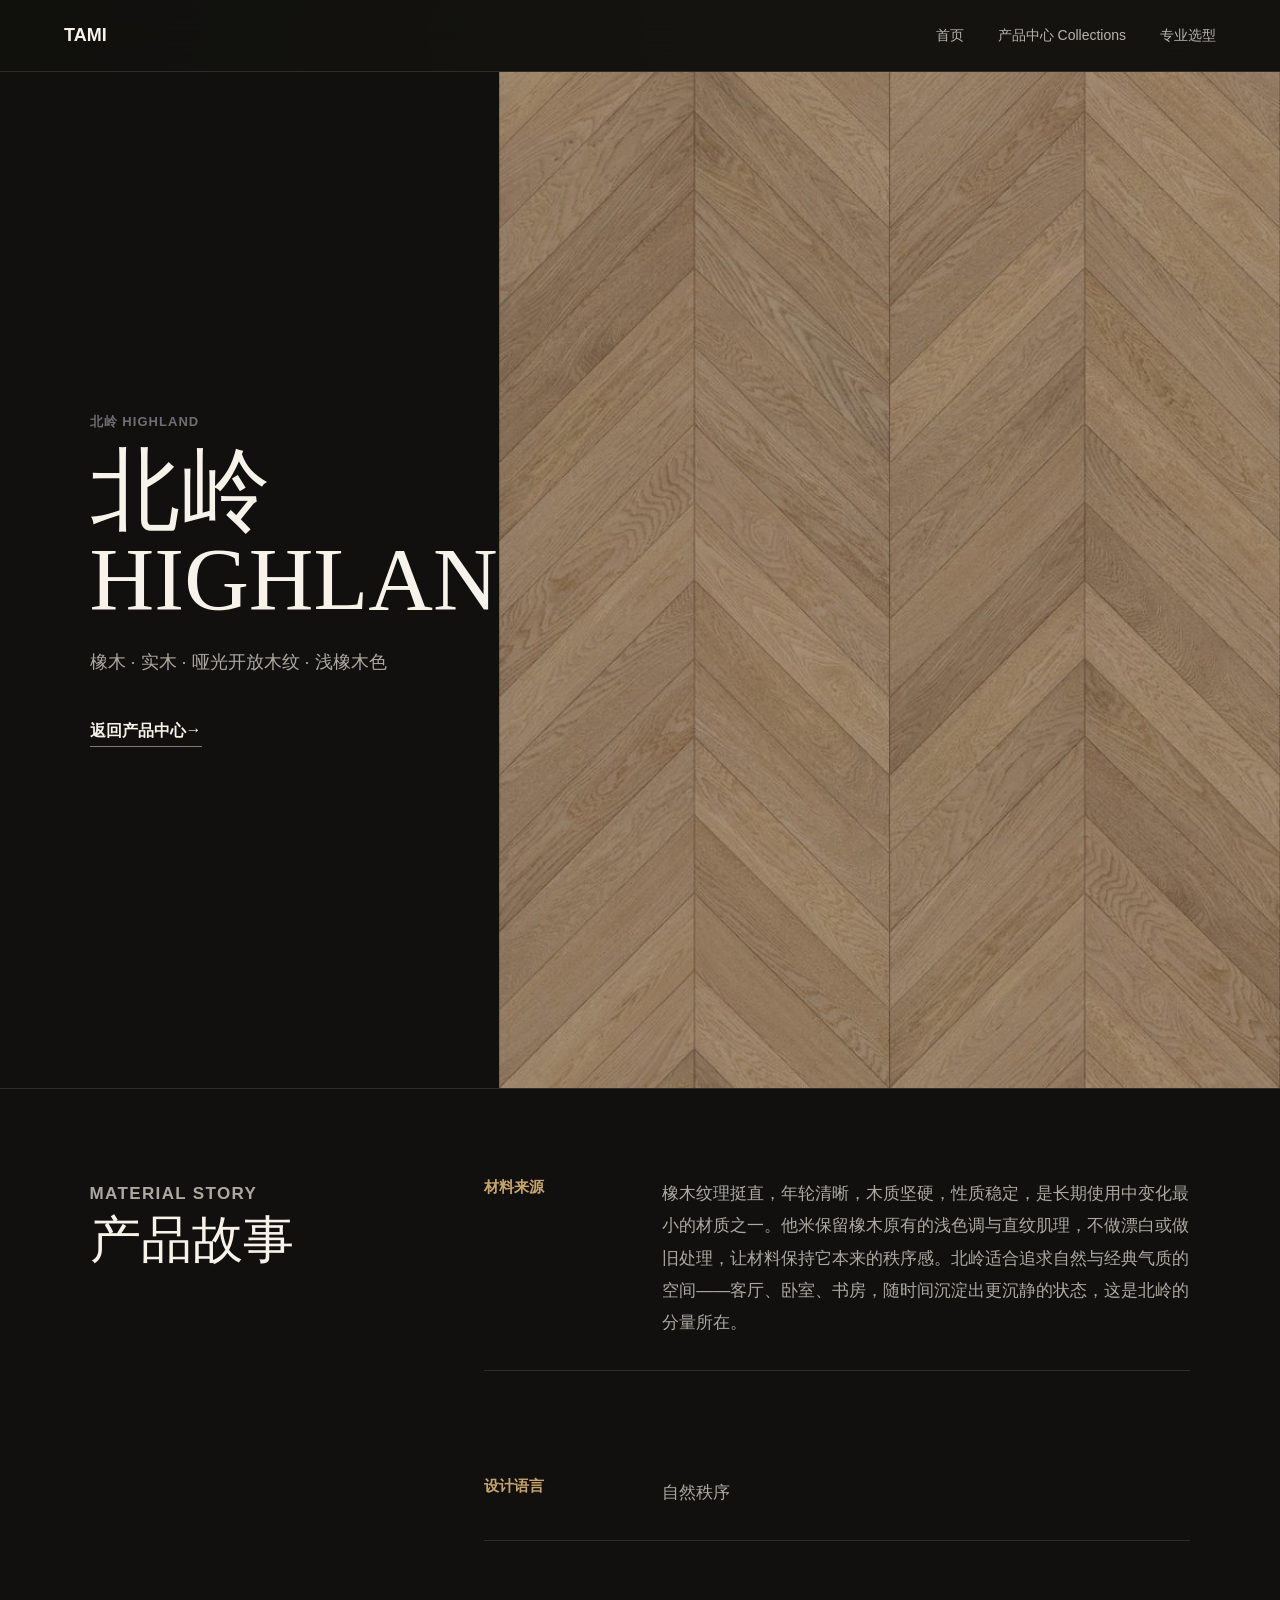
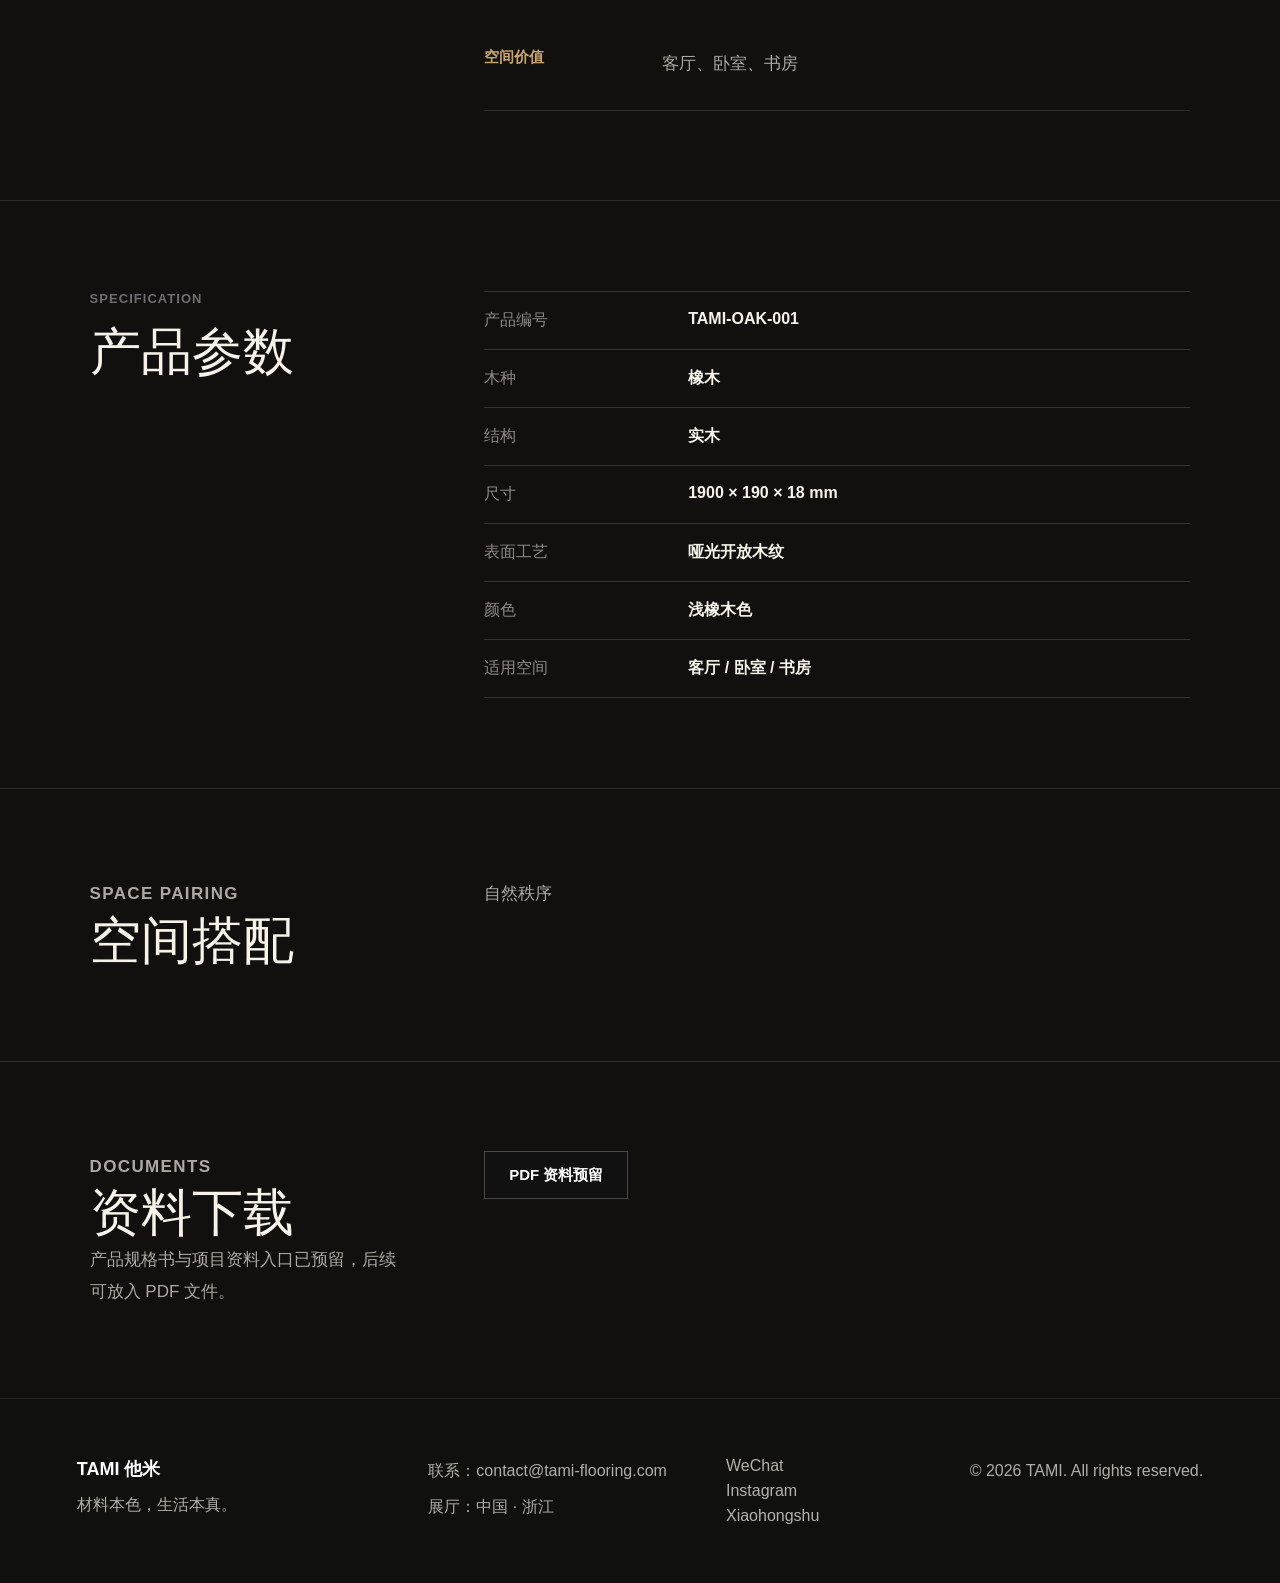
==== product-detail.html @ 97fabe11 "TAMI V1.0 brand content integration" ====
<!doctype html>
<html lang="zh-CN">
  <head>
    <meta charset="utf-8">
    <meta name="viewport" content="width=device-width, initial-scale=1">
    <meta name="description" content="他米 TAMI 产品详情页">
    <title>产品详情 | 他米 TAMI</title>
    <link rel="stylesheet" href="assets/css/style.css">
  </head>
  <body data-page="product-detail">
    <header class="site-header">
      <a class="brand-mark" href="index.html" aria-label="他米 TAMI 首页">TAMI</a>
      <nav class="site-nav" aria-label="主导航">
        <a href="index.html">首页</a>
        <a href="products.html">产品中心 Collections</a>
        <a href="search.html">专业选型</a>
      </nav>
    </header>

    <main id="productDetail" class="product-detail-page" aria-live="polite">
      <section class="detail-hero">
        <div class="detail-hero-copy">
          <p id="detailCollection" class="eyebrow">Product Detail</p>
          <h1 id="detailName">产品详情</h1>
          <p id="detailIntro">正在整理材料信息。</p>
          <a class="text-link detail-back-link" href="products.html">返回产品中心 <span aria-hidden="true">→</span></a>
        </div>
        <div class="detail-hero-image">
          <img id="detailImage" src="" alt="">
        </div>
      </section>

      <section class="detail-story" aria-label="产品故事">
        <div>
          <p class="eyebrow">Material Story</p>
          <h2>产品故事</h2>
        </div>
        <article>
          <h3>材料来源</h3>
          <p id="detailMaterialSource"></p>
        </article>
        <article>
          <h3>设计语言</h3>
          <p id="detailDesignLanguage"></p>
        </article>
        <article>
          <h3>空间价值</h3>
          <p id="detailSpatialValue"></p>
        </article>
      </section>

      <section class="detail-specs" aria-label="产品参数">
        <div>
          <p class="eyebrow">Specification</p>
          <h2>产品参数</h2>
        </div>
        <dl>
          <div><dt>产品编号</dt><dd id="detailId"></dd></div>
          <div><dt>木种</dt><dd id="detailWood"></dd></div>
          <div><dt>结构</dt><dd id="detailStructure"></dd></div>
          <div><dt>尺寸</dt><dd id="detailSize"></dd></div>
          <div><dt>表面工艺</dt><dd id="detailSurface"></dd></div>
          <div><dt>颜色</dt><dd id="detailColor"></dd></div>
          <div><dt>适用空间</dt><dd id="detailSpace"></dd></div>
        </dl>
      </section>

      <section class="detail-pairing" aria-label="空间搭配">
        <div>
          <p class="eyebrow">Space Pairing</p>
          <h2>空间搭配</h2>
        </div>
        <p id="detailStyle"></p>
      </section>

      <section class="detail-download" aria-label="资料下载">
        <div>
          <p class="eyebrow">Documents</p>
          <h2>资料下载</h2>
          <p>产品规格书与项目资料入口已预留，后续可放入 PDF 文件。</p>
        </div>
        <a id="detailPdf" class="button button-primary" href="#" aria-disabled="true">PDF 资料预留</a>
      </section>
    </main>

    <footer class="site-footer">
      <div>
        <strong>TAMI 他米</strong>
        <p>材料本色，生活本真。</p>
      </div>
      <address>
        <span>联系：contact@tami-flooring.com</span>
        <span>展厅：中国 · 浙江</span>
      </address>
      <nav aria-label="社交入口">
        <a href="index.html#contact">WeChat</a>
        <a href="index.html#contact">Instagram</a>
        <a href="index.html#contact">Xiaohongshu</a>
      </nav>
      <p>© 2026 TAMI. All rights reserved.</p>
    </footer>
    <script src="assets/js/app.js" defer></script>
  </body>
</html>
---- assets/css/style.css ----
:root {
  color-scheme: light;
  --bg: #f7f7f5;
  --surface: #ffffff;
  --surface-soft: #ededeb;
  --text: #111111;
  --muted: #6e6e73;
  --line: #dededb;
  --shadow: 0 18px 50px rgba(0, 0, 0, 0.08);
  --shadow-soft: 0 10px 26px rgba(0, 0, 0, 0.06);
  --radius: 8px;
  --max-width: 1160px;
  font-family: -apple-system, BlinkMacSystemFont, "Segoe UI", "PingFang SC", "Microsoft YaHei", sans-serif;
}

* {
  box-sizing: border-box;
}

html {
  min-height: 100%;
}

body {
  min-height: 100vh;
  margin: 0;
  overflow-x: hidden;
  color: var(--text);
  background: var(--bg);
}

body.modal-open {
  overflow: hidden;
}

a {
  color: inherit;
  text-decoration: none;
}

button,
input,
select {
  font: inherit;
}

img {
  display: block;
  max-width: 100%;
}

.site-header {
  position: sticky;
  top: 0;
  z-index: 20;
  display: flex;
  align-items: center;
  justify-content: space-between;
  width: 100%;
  min-height: 72px;
  padding: 0 clamp(20px, 5vw, 64px);
  border-bottom: 1px solid rgba(222, 222, 219, 0.72);
  background: rgba(247, 247, 245, 0.88);
  backdrop-filter: blur(18px);
}

.brand-mark {
  font-size: 18px;
  font-weight: 700;
  letter-spacing: 0;
}

.brand-mark-with-logo {
  display: inline-flex;
  align-items: center;
  gap: 10px;
}

.brand-logo-img {
  width: auto;
  height: 30px;
  object-fit: contain;
}

.site-nav {
  display: flex;
  align-items: center;
  gap: clamp(18px, 3vw, 34px);
  color: var(--muted);
  font-size: 14px;
}

.site-nav a {
  transition: color 160ms ease;
}

.site-nav a:hover {
  color: var(--text);
}

.home-page {
  background:
    radial-gradient(circle at 50% 18%, rgba(255, 255, 255, 0.96) 0%, rgba(255, 255, 255, 0) 34%),
    linear-gradient(90deg, rgba(17, 17, 17, 0.025) 1px, transparent 1px),
    linear-gradient(180deg, rgba(17, 17, 17, 0.025) 1px, transparent 1px),
    linear-gradient(180deg, #ffffff 0%, #f6f6f3 48%, #ececea 100%);
  background-size: auto, 80px 80px, 80px 80px, auto;
}

.home-main {
  min-height: calc(100vh - 72px);
  display: grid;
  gap: 28px;
  justify-items: center;
  padding: 72px 20px 88px;
}

.hero {
  position: relative;
  width: min(100%, 980px);
  text-align: center;
}

.hero::before {
  content: "";
  position: absolute;
  inset: -64px 50% auto;
  width: min(720px, 84vw);
  height: min(720px, 84vw);
  transform: translateX(-50%);
  border: 1px solid rgba(17, 17, 17, 0.06);
  border-radius: 50%;
  pointer-events: none;
}

.hero-logo {
  position: relative;
  z-index: 1;
  display: inline-flex;
  align-items: center;
  gap: 12px;
  min-height: 54px;
  margin-bottom: 30px;
  padding: 8px 18px 8px 8px;
  border: 1px solid rgba(17, 17, 17, 0.09);
  border-radius: 999px;
  background: rgba(255, 255, 255, 0.74);
  box-shadow: 0 18px 60px rgba(0, 0, 0, 0.07);
  backdrop-filter: blur(18px);
  color: #111111;
  font-size: 15px;
  font-weight: 700;
}

.hero-logo-image {
  width: auto;
  max-width: 92px;
  height: 38px;
  object-fit: contain;
}

.eyebrow {
  margin: 0 0 16px;
  color: var(--muted);
  font-size: 13px;
  font-weight: 600;
  letter-spacing: 0.08em;
  text-transform: uppercase;
}

.hero h1,
.page-intro h1 {
  position: relative;
  z-index: 1;
  margin: 0;
  font-size: clamp(46px, 8vw, 96px);
  line-height: 1.03;
  letter-spacing: 0;
}

.hero-subtitle {
  position: relative;
  z-index: 1;
  max-width: 620px;
  margin: 24px auto 0;
  color: #333333;
  font-size: clamp(20px, 3vw, 32px);
  line-height: 1.45;
}

.hero-actions {
  position: relative;
  z-index: 1;
  display: flex;
  justify-content: center;
  gap: 14px;
  margin-top: 42px;
  flex-wrap: wrap;
}

.hero-note {
  position: relative;
  z-index: 1;
  display: flex;
  justify-content: center;
  gap: 10px;
  margin-top: 46px;
  color: var(--muted);
  font-size: 12px;
  font-weight: 600;
}

.hero-note span {
  padding: 8px 12px;
  border: 1px solid rgba(17, 17, 17, 0.08);
  border-radius: 999px;
  background: rgba(255, 255, 255, 0.54);
}

.home-section {
  width: min(100%, var(--max-width));
  margin-top: clamp(32px, 7vw, 76px);
}

.section-heading {
  max-width: 760px;
  margin-bottom: 22px;
}

.section-heading h2,
.material-copy h2 {
  margin: 0;
  font-size: clamp(28px, 4.5vw, 54px);
  line-height: 1.16;
}

.section-heading p:not(.eyebrow),
.material-copy p {
  margin: 16px 0 0;
  color: var(--muted);
  font-size: 17px;
  line-height: 1.75;
}

.feature-grid {
  display: grid;
  grid-template-columns: repeat(4, minmax(0, 1fr));
  gap: 16px;
}

.feature-card {
  min-height: 250px;
  padding: 22px;
  border: 1px solid rgba(222, 222, 219, 0.9);
  border-radius: var(--radius);
  background:
    linear-gradient(180deg, rgba(255, 255, 255, 0.92), rgba(250, 250, 248, 0.78)),
    var(--surface);
  box-shadow: var(--shadow-soft);
}

.feature-card span {
  display: grid;
  place-items: center;
  width: 44px;
  height: 44px;
  margin-bottom: 48px;
  border-radius: 50%;
  color: #ffffff;
  background: #111111;
  font-weight: 800;
}

.feature-card h3 {
  margin: 0;
  font-size: 22px;
  line-height: 1.28;
}

.feature-card p {
  margin: 12px 0 0;
  color: var(--muted);
  font-size: 15px;
  line-height: 1.7;
}

.material-section {
  display: grid;
  grid-template-columns: minmax(0, 1.05fr) minmax(320px, 0.95fr);
  gap: 26px;
  align-items: stretch;
}

.material-visual {
  display: grid;
  grid-template-columns: repeat(2, minmax(0, 1fr));
  gap: 10px;
  min-height: 360px;
  padding: 10px;
  border-radius: var(--radius);
  background: #111111;
  box-shadow: var(--shadow);
}

.material-visual span {
  display: flex;
  align-items: end;
  min-height: 160px;
  padding: 16px;
  border-radius: 6px;
  color: rgba(255, 255, 255, 0.82);
  font-size: 14px;
  font-weight: 700;
}

.material-visual span:nth-child(1) {
  background: linear-gradient(135deg, #d9c6a5, #f1e6d2 46%, #b99463);
}

.material-visual span:nth-child(2) {
  background: linear-gradient(135deg, #4a2c1e, #8b5e3c 48%, #2a1710);
}

.material-visual span:nth-child(3) {
  background: linear-gradient(135deg, #b9834a, #d1a260 52%, #77502b);
}

.material-visual span:nth-child(4) {
  background: linear-gradient(135deg, #e4d6bd, #f6eddc 48%, #c8b18d);
}

.material-copy {
  display: grid;
  align-content: center;
  padding: clamp(26px, 5vw, 46px);
  border: 1px solid rgba(222, 222, 219, 0.9);
  border-radius: var(--radius);
  background: rgba(255, 255, 255, 0.72);
  box-shadow: var(--shadow-soft);
}

.text-link {
  display: inline-flex;
  width: fit-content;
  margin-top: 28px;
  padding-bottom: 4px;
  border-bottom: 1px solid #111111;
  font-weight: 700;
}

.home-page {
  color: #ffffff;
  background: #0f0f0d;
}

.home-page .home-header {
  position: fixed;
  inset: 0 0 auto;
  min-height: 86px;
  border-bottom: 0;
  background: transparent;
  color: #ffffff;
}

.home-page .brand-mark {
  font-size: 25px;
  font-weight: 800;
}

.home-page .brand-logo-img {
  filter: brightness(0) invert(1);
}

.home-page .home-nav {
  position: absolute;
  left: 50%;
  transform: translateX(-50%);
  gap: clamp(28px, 3.4vw, 52px);
  color: rgba(255, 255, 255, 0.9);
  font-size: 15px;
  font-weight: 600;
  white-space: nowrap;
}

.home-page .home-nav a:hover {
  color: #ffffff;
}

.menu-link {
  display: inline-flex;
  align-items: center;
  gap: 12px;
  color: #ffffff;
  font-size: 12px;
  font-weight: 800;
  letter-spacing: 0.16em;
}

.menu-link i,
.menu-link i::before,
.menu-link i::after {
  width: 4px;
  height: 4px;
  border-radius: 50%;
  background: currentColor;
  box-shadow: 8px 0 0 currentColor, 16px 0 0 currentColor;
}

.menu-link i {
  position: relative;
  display: inline-block;
}

.menu-link i::before,
.menu-link i::after {
  content: "";
  position: absolute;
  left: 0;
}

.menu-link i::before {
  top: -8px;
}

.menu-link i::after {
  top: 8px;
}

.home-page .home-main {
  display: block;
  min-height: 100vh;
  padding: 0;
}

.home-hero {
  position: relative;
  width: 100%;
  min-height: 700px;
  height: 74vh;
  overflow: hidden;
  background:
    linear-gradient(90deg, rgba(25, 18, 10, 0.66), rgba(64, 47, 31, 0.18) 46%, rgba(18, 15, 12, 0.58)),
    linear-gradient(135deg, rgba(255, 255, 255, 0.08) 0 12%, transparent 12% 50%, rgba(0, 0, 0, 0.12) 50% 62%, transparent 62%),
    url("../images/H1001.jpg"),
    url("../../H01001.jpg"),
    linear-gradient(135deg, #7c6549, #d5bd98 45%, #4a3626);
  background-size: auto, 180px 180px, cover, cover, auto;
  background-position: center;
}

.home-hero-bg {
  position: absolute;
  inset: 0;
  width: 100%;
  height: 100%;
  object-fit: cover;
  transform: scale(1.02);
  filter: saturate(0.92) contrast(1.02) brightness(0.98);
}

.home-hero-shade {
  position: absolute;
  inset: 0;
  background:
    radial-gradient(circle at 72% 36%, rgba(255, 255, 255, 0.14), transparent 30%),
    linear-gradient(90deg, rgba(0, 0, 0, 0.58) 0%, rgba(0, 0, 0, 0.34) 36%, rgba(0, 0, 0, 0.08) 66%, rgba(0, 0, 0, 0.48) 100%),
    linear-gradient(180deg, rgba(0, 0, 0, 0.14) 0%, rgba(0, 0, 0, 0.08) 56%, rgba(0, 0, 0, 0.4) 100%);
}

.home-hero-content {
  position: relative;
  z-index: 1;
  display: grid;
  align-content: start;
  width: min(100% - 56px, var(--max-width));
  min-height: 100%;
  margin: 0 auto;
  padding-top: clamp(170px, 20vh, 210px);
}

.hero-kicker {
  margin: 0 0 16px;
  color: rgba(255, 255, 255, 0.94);
  font-size: 13px;
  font-weight: 800;
  letter-spacing: 0.22em;
  text-transform: uppercase;
}

.home-hero h1 {
  margin: 0;
  max-width: 100%;
  color: #ffffff;
  font-family: Georgia, "Times New Roman", "Songti SC", serif;
  font-size: clamp(54px, 6.8vw, 92px);
  font-weight: 400;
  line-height: 0.9;
  letter-spacing: 0;
  text-shadow: 0 24px 60px rgba(0, 0, 0, 0.28);
}

.hero-title-cn {
  margin: 26px 0 0;
  color: #ffffff;
  font-size: clamp(24px, 2.4vw, 34px);
  line-height: 1.28;
}

.hero-copy {
  max-width: 420px;
  margin: 14px 0 0;
  color: rgba(255, 255, 255, 0.9);
  font-size: 15px;
  font-weight: 600;
  line-height: 1.7;
}

.hero-actions-luxury {
  justify-content: flex-start;
  gap: 24px;
  margin-top: 32px;
}

.hero-actions-luxury .button {
  min-width: 202px;
  min-height: 44px;
  border-radius: 0;
  gap: 20px;
  color: #ffffff;
  font-size: 14px;
}

.button-glass {
  border-color: rgba(255, 255, 255, 0.52);
  background: rgba(0, 0, 0, 0.16);
  backdrop-filter: blur(4px);
}

.button-text {
  min-width: auto;
  border-color: transparent;
  background: transparent;
}

.hero-index {
  position: absolute;
  right: clamp(28px, 4vw, 54px);
  top: 23%;
  z-index: 1;
  display: grid;
  justify-items: center;
  gap: 14px;
  color: #ffffff;
  font-size: 15px;
  font-weight: 800;
}

.hero-index i {
  display: block;
  width: 1px;
  height: 118px;
  background: rgba(255, 255, 255, 0.72);
}

.hero-scroll {
  position: absolute;
  right: clamp(28px, 4vw, 54px);
  bottom: 0;
  z-index: 1;
  display: grid;
  justify-items: center;
  gap: 12px;
  color: #ffffff;
  font-size: 11px;
  font-weight: 800;
  letter-spacing: 0.18em;
}

.hero-scroll i {
  display: block;
  width: 1px;
  height: 86px;
  background: rgba(255, 255, 255, 0.68);
}

.home-benefits {
  background: linear-gradient(90deg, #11110f, #181713 52%, #10100e);
  color: #ffffff;
}

.benefit-inner {
  display: grid;
  grid-template-columns: repeat(4, minmax(0, 1fr));
  gap: 34px;
  width: min(100% - 40px, var(--max-width));
  margin: 0 auto;
  padding: 34px 0 38px;
}

.benefit-inner article {
  display: grid;
  grid-template-columns: 58px minmax(0, 1fr);
  gap: 18px;
  align-items: center;
}

.benefit-inner h2 {
  margin: 0;
  font-size: 16px;
  line-height: 1.4;
}

.benefit-inner p {
  margin: 8px 0 0;
  color: rgba(255, 255, 255, 0.66);
  font-size: 13px;
  line-height: 1.7;
}

.benefit-icon {
  position: relative;
  display: grid;
  place-items: center;
  width: 58px;
  height: 58px;
  border: 1px solid rgba(203, 171, 116, 0.48);
  border-radius: 50%;
  color: #c8a66b;
}

.benefit-icon::before,
.benefit-icon::after {
  content: "";
  position: absolute;
  border-color: currentColor;
}

.icon-material::before {
  width: 22px;
  height: 22px;
  border: 1px solid currentColor;
  transform: rotate(45deg);
}

.icon-material::after {
  width: 13px;
  height: 13px;
  border: 1px solid currentColor;
  transform: rotate(45deg);
}

.icon-system::before {
  width: 26px;
  height: 18px;
  border-top: 2px solid currentColor;
  border-bottom: 2px solid currentColor;
  transform: skewY(-24deg);
}

.icon-system::after {
  width: 20px;
  height: 18px;
  border-top: 2px solid currentColor;
  border-bottom: 2px solid currentColor;
  transform: translateY(7px) skewY(-24deg);
}

.icon-craft::before {
  width: 28px;
  height: 28px;
  border: 1px solid currentColor;
  border-radius: 50%;
}

.icon-craft::after {
  width: 36px;
  height: 1px;
  border-top: 1px solid currentColor;
  box-shadow: 0 -8px 0 transparent, 0 8px 0 transparent;
}

.icon-service::before {
  width: 26px;
  height: 20px;
  border: 2px solid currentColor;
  border-bottom: 0;
  border-radius: 16px 16px 0 0;
}

.icon-service::after {
  width: 34px;
  height: 18px;
  border-left: 2px solid currentColor;
  border-right: 2px solid currentColor;
}

.space-inspiration {
  display: grid;
  grid-template-columns: 260px minmax(0, 1fr);
  gap: 44px;
  align-items: end;
  padding: 34px clamp(24px, 7vw, 108px) 54px;
  color: #141414;
  background: linear-gradient(90deg, #f7f4ee, #ffffff 44%, #f0eee8);
}

.space-heading .eyebrow {
  color: #a88d60;
}

.space-heading h2 {
  margin: 24px 0 0;
  color: #161616;
  font-size: clamp(34px, 4vw, 52px);
  font-weight: 400;
  line-height: 1.34;
}

.space-heading .text-link {
  margin-top: 48px;
  gap: 18px;
}

.space-card-grid {
  display: grid;
  grid-template-columns: repeat(3, minmax(0, 1fr));
  gap: 14px;
}

.space-card {
  position: relative;
  display: block;
  min-height: 210px;
  overflow: hidden;
  color: #ffffff;
  background:
    linear-gradient(135deg, rgba(255, 255, 255, 0.08), rgba(0, 0, 0, 0.22)),
    url("../images/H1001.jpg"),
    url("../../H01001.jpg"),
    #4c3a28;
  background-size: cover;
  background-position: center;
}

.space-card img {
  position: absolute;
  inset: 0;
  width: 100%;
  height: 100%;
  object-fit: cover;
  filter: brightness(0.78) saturate(0.86);
  transition: transform 240ms ease, filter 240ms ease;
}

.space-card::after {
  content: "";
  position: absolute;
  inset: 0;
  background: linear-gradient(180deg, rgba(0, 0, 0, 0.06), rgba(0, 0, 0, 0.5));
}

.space-card span {
  position: absolute;
  inset: auto 22px 20px;
  z-index: 1;
  display: flex;
  justify-content: space-between;
  gap: 18px;
  font-size: 17px;
  font-weight: 700;
}

.space-card:hover img {
  transform: scale(1.045);
  filter: brightness(0.88) saturate(0.92);
}

.home-contact {
  display: grid;
  justify-items: center;
  gap: 18px;
  padding: 70px 20px 82px;
  color: #ffffff;
  text-align: center;
  background: #10100f;
}

.home-contact h2 {
  max-width: 760px;
  margin: 0;
  font-size: clamp(28px, 4vw, 52px);
  font-weight: 400;
  line-height: 1.28;
}

.home-contact .button {
  margin-top: 12px;
}

.button {
  display: inline-flex;
  align-items: center;
  justify-content: center;
  min-height: 48px;
  padding: 0 24px;
  border: 1px solid var(--text);
  border-radius: 0;
  font-size: 15px;
  font-weight: 600;
  transition: transform 160ms ease, box-shadow 160ms ease, background 160ms ease;
}

.button:hover {
  transform: translateY(-1px);
  box-shadow: var(--shadow-soft);
}

.button-primary {
  color: #ffffff;
  background: #111111;
}

.button-secondary {
  color: #111111;
  background: transparent;
}

.home-page .button-glass {
  border-color: rgba(255, 255, 255, 0.52);
  color: #ffffff;
  background: rgba(0, 0, 0, 0.16);
}

.home-page .button-text {
  min-width: auto;
  border-color: transparent;
  color: #ffffff;
  background: transparent;
}

.brand-belief {
  display: grid;
  grid-template-columns: minmax(260px, 0.8fr) minmax(0, 1.2fr);
  gap: clamp(28px, 6vw, 96px);
  padding: clamp(72px, 9vw, 132px) clamp(24px, 7vw, 108px);
  color: #f5f1e8;
  background:
    linear-gradient(90deg, rgba(16, 14, 11, 0.96), rgba(38, 31, 23, 0.88)),
    url("../images/H1001.jpg");
  background-size: cover;
  background-position: center;
}

.brand-belief h2 {
  margin: 0;
  max-width: 560px;
  font-family: Georgia, "Times New Roman", "Songti SC", serif;
  font-size: clamp(42px, 5vw, 72px);
  font-weight: 400;
  line-height: 1.15;
}

.brand-belief > p {
  align-self: end;
  max-width: 620px;
  margin: 0;
  color: rgba(245, 241, 232, 0.78);
  font-size: clamp(18px, 2vw, 24px);
  line-height: 1.95;
}

body[data-page] {
  color: #f5f1e8;
  background:
    radial-gradient(circle at 72% 0%, rgba(176, 143, 92, 0.18), transparent 30%),
    linear-gradient(180deg, #11100e 0%, #181612 48%, #11100e 100%);
}

body[data-page] .site-header {
  border-bottom-color: rgba(245, 241, 232, 0.12);
  color: #f7f2ea;
  background: rgba(17, 16, 14, 0.82);
}

body[data-page] .site-nav {
  color: rgba(247, 242, 234, 0.72);
}

body[data-page] .site-nav a:hover {
  color: #ffffff;
}

.catalog-page {
  width: min(100%, var(--max-width));
  margin: 0 auto;
  padding: clamp(44px, 7vw, 84px) 20px 80px;
}

.brand-catalog-page {
  width: min(100%, 1180px);
  padding-top: clamp(70px, 9vw, 124px);
}

.page-intro {
  max-width: 780px;
  margin-bottom: 42px;
}

.page-intro-compact {
  max-width: 860px;
}

.page-intro h1 {
  color: inherit;
  font-family: Georgia, "Times New Roman", "Songti SC", serif;
  font-weight: 400;
  font-size: clamp(34px, 6vw, 72px);
  line-height: 1.08;
}

.page-intro p:not(.eyebrow) {
  margin: 18px 0 0;
  color: rgba(245, 241, 232, 0.68);
  font-size: 18px;
  line-height: 1.82;
}

.collection-overview {
  display: grid;
  grid-template-columns: repeat(4, minmax(0, 1fr));
  gap: 1px;
  margin: 0 0 clamp(36px, 5vw, 64px);
  border: 1px solid rgba(245, 241, 232, 0.14);
  background: rgba(245, 241, 232, 0.14);
}

.collection-overview article,
.collection-overview a {
  min-height: 250px;
  padding: clamp(22px, 3vw, 34px);
  background:
    linear-gradient(180deg, rgba(255, 255, 255, 0.06), rgba(255, 255, 255, 0.02)),
    rgba(20, 18, 15, 0.94);
}

.collection-overview span {
  display: block;
  margin-bottom: clamp(44px, 7vw, 82px);
  color: #c8a66b;
  font-size: 12px;
  font-weight: 800;
  letter-spacing: 0.18em;
  text-transform: uppercase;
}

.collection-overview h2 {
  margin: 0;
  color: #f7f2ea;
  font-family: Georgia, "Times New Roman", "Songti SC", serif;
  font-size: clamp(24px, 2.6vw, 34px);
  font-weight: 400;
  line-height: 1.2;
}

.collection-overview p {
  margin: 18px 0 0;
  color: rgba(245, 241, 232, 0.64);
  font-size: 14px;
  line-height: 1.8;
}

.collection-overview-large article {
  min-height: 320px;
}

.collection-overview-large a {
  min-height: 320px;
}

.home-collections {
  padding: clamp(60px, 8vw, 110px) clamp(24px, 7vw, 108px);
  background: #11100e;
}

.about-chapters {
  display: grid;
  gap: clamp(42px, 7vw, 86px);
  margin: clamp(48px, 8vw, 110px) 0;
}

.about-chapters article {
  display: grid;
  grid-template-columns: 92px minmax(220px, 0.48fr) minmax(0, 1fr);
  gap: clamp(22px, 5vw, 72px);
  align-items: start;
  padding-top: clamp(28px, 4vw, 48px);
  border-top: 1px solid rgba(245, 241, 232, 0.14);
}

.about-chapters span {
  color: #c8a66b;
  font-size: 12px;
  font-weight: 800;
  letter-spacing: 0.18em;
}

.about-chapters h2 {
  margin: 0;
  color: #f7f2ea;
  font-family: Georgia, "Times New Roman", "Songti SC", serif;
  font-size: clamp(30px, 4vw, 56px);
  font-weight: 400;
  line-height: 1.16;
}

.about-chapters p {
  margin: 0;
  color: rgba(245, 241, 232, 0.68);
  font-size: clamp(16px, 1.6vw, 19px);
  line-height: 1.95;
}

.brand-story-panel {
  display: grid;
  gap: 8px;
  margin: 0 0 clamp(36px, 5vw, 64px);
  padding: clamp(36px, 6vw, 78px);
  border-left: 1px solid rgba(200, 166, 107, 0.58);
  background: rgba(245, 241, 232, 0.04);
}

.brand-story-panel p {
  margin: 0;
  color: #f7f2ea;
  font-family: Georgia, "Times New Roman", "Songti SC", serif;
  font-size: clamp(36px, 5vw, 72px);
  font-weight: 400;
  line-height: 1.18;
}

.brand-cta-panel {
  display: grid;
  gap: 22px;
  justify-items: start;
  margin-top: clamp(36px, 5vw, 64px);
  padding: clamp(34px, 5vw, 58px);
  color: #171511;
  background: #eee8dc;
}

.brand-cta-panel h2 {
  max-width: 720px;
  margin: 0;
  font-family: Georgia, "Times New Roman", "Songti SC", serif;
  font-size: clamp(30px, 4vw, 54px);
  font-weight: 400;
  line-height: 1.22;
}

.collection-stage {
  display: grid;
  gap: 28px;
}

.section-heading-dark {
  display: grid;
  grid-template-columns: minmax(240px, 0.65fr) minmax(0, 1fr);
  gap: clamp(22px, 5vw, 70px);
  align-items: end;
  padding-top: 18px;
  border-top: 1px solid rgba(245, 241, 232, 0.16);
}

.section-heading-dark h2 {
  margin: 0;
  color: #f7f2ea;
  font-family: Georgia, "Times New Roman", "Songti SC", serif;
  font-size: clamp(34px, 4.8vw, 64px);
  font-weight: 400;
  line-height: 1.16;
}

.section-heading-dark p:not(.eyebrow) {
  margin: 0;
  max-width: 560px;
  color: rgba(245, 241, 232, 0.66);
  line-height: 1.85;
}

.collection-case-grid {
  display: grid;
  grid-template-columns: repeat(3, minmax(0, 1fr));
  gap: 1px;
  border: 1px solid rgba(245, 241, 232, 0.14);
  background: rgba(245, 241, 232, 0.14);
}

.collection-case-card {
  display: grid;
  grid-template-rows: minmax(260px, 58vh) 1fr;
  min-height: 620px;
  color: #f7f2ea;
  background: #13110e;
  transition: transform 180ms ease, box-shadow 180ms ease;
}

.collection-case-card:hover {
  transform: translateY(-2px);
  box-shadow: 0 28px 80px rgba(0, 0, 0, 0.28);
}

.collection-case-image {
  position: relative;
  display: block;
  overflow: hidden;
  background: #28241d;
}

.collection-case-image img {
  width: 100%;
  height: 100%;
  object-fit: cover;
  filter: brightness(0.82) saturate(0.86);
  transition: transform 260ms ease, filter 260ms ease;
}

.collection-case-card:hover img {
  transform: scale(1.035);
  filter: brightness(0.92) saturate(0.92);
}

.collection-case-body {
  display: grid;
  align-content: start;
  gap: 14px;
  padding: clamp(24px, 3vw, 34px);
}

.collection-case-number {
  color: #c8a66b;
  font-size: 12px;
  font-weight: 800;
  letter-spacing: 0.18em;
}

.collection-case-body strong {
  font-family: Georgia, "Times New Roman", "Songti SC", serif;
  font-size: clamp(30px, 3vw, 42px);
  font-weight: 400;
  line-height: 1.05;
}

.collection-case-link {
  margin-top: 8px;
  color: rgba(245, 241, 232, 0.82);
  font-weight: 700;
}

.product-detail-page {
  color: #f7f2ea;
  background: #11100e;
}

.detail-hero {
  display: grid;
  grid-template-columns: minmax(320px, 0.78fr) minmax(0, 1.22fr);
  min-height: calc(100vh - 72px);
}

.detail-hero-copy {
  display: grid;
  align-content: center;
  padding: clamp(36px, 7vw, 90px);
}

.detail-hero-copy h1 {
  margin: 0;
  font-family: Georgia, "Times New Roman", "Songti SC", serif;
  font-size: clamp(50px, 7vw, 104px);
  font-weight: 400;
  line-height: 0.98;
}

.detail-hero-copy p:not(.eyebrow) {
  max-width: 520px;
  margin: 24px 0 0;
  color: rgba(245, 241, 232, 0.68);
  font-size: 18px;
  line-height: 1.8;
}

.detail-back-link {
  margin-top: 42px;
  color: #f7f2ea;
  border-bottom-color: rgba(245, 241, 232, 0.48);
}

.detail-hero-image {
  min-height: 520px;
  background: #28241d;
}

.detail-hero-image img {
  width: 100%;
  height: 100%;
  object-fit: cover;
  filter: brightness(0.86) saturate(0.9);
}

.detail-story,
.detail-specs,
.detail-pairing,
.detail-download {
  display: grid;
  grid-template-columns: minmax(220px, 0.45fr) minmax(0, 1fr);
  gap: clamp(28px, 6vw, 86px);
  padding: clamp(54px, 7vw, 92px) clamp(24px, 7vw, 90px);
  border-top: 1px solid rgba(245, 241, 232, 0.12);
}

.detail-story h2,
.detail-specs h2,
.detail-pairing h2,
.detail-download h2 {
  margin: 0;
  font-family: Georgia, "Times New Roman", "Songti SC", serif;
  font-size: clamp(34px, 4vw, 56px);
  font-weight: 400;
  line-height: 1.18;
}

.detail-story article {
  grid-column: 2;
  display: grid;
  grid-template-columns: 150px minmax(0, 1fr);
  gap: 28px;
  padding-bottom: 30px;
  border-bottom: 1px solid rgba(245, 241, 232, 0.12);
}

.detail-story article + article {
  margin-top: 30px;
}

.detail-story h3 {
  margin: 0;
  color: #c8a66b;
  font-size: 15px;
}

.detail-story p,
.detail-pairing p,
.detail-download p {
  margin: 0;
  max-width: 760px;
  color: rgba(245, 241, 232, 0.68);
  font-size: 17px;
  line-height: 1.9;
}

.detail-specs dl {
  grid-column: 2;
  display: grid;
  gap: 0;
  margin: 0;
  border-top: 1px solid rgba(245, 241, 232, 0.16);
}

.detail-specs dl div {
  display: grid;
  grid-template-columns: 180px minmax(0, 1fr);
  gap: 24px;
  padding: 18px 0;
  border-bottom: 1px solid rgba(245, 241, 232, 0.16);
}

.detail-specs dt {
  color: rgba(245, 241, 232, 0.54);
}

.detail-specs dd {
  margin: 0;
  color: #f7f2ea;
  font-weight: 700;
}

.detail-download .button {
  grid-column: 2;
  justify-self: start;
  align-self: start;
  border-color: rgba(245, 241, 232, 0.24);
}

.detail-pairing > p {
  grid-column: 2;
}

.id-rule-panel {
  display: grid;
  grid-template-columns: minmax(0, 0.9fr) minmax(300px, 1.1fr);
  gap: 24px;
  align-items: start;
  margin: 28px 0 10px;
  padding: 24px;
  border: 1px solid rgba(222, 222, 219, 0.9);
  border-radius: var(--radius);
  background: rgba(255, 255, 255, 0.72);
  box-shadow: var(--shadow-soft);
}

.id-rule-panel h2 {
  margin: 0;
  font-size: clamp(22px, 3vw, 34px);
  line-height: 1.25;
}

.id-rule-panel p:not(.eyebrow) {
  margin: 12px 0 0;
  color: var(--muted);
  line-height: 1.6;
}

.id-rule-list {
  display: grid;
  gap: 12px;
  margin: 0;
}

.id-rule-list div {
  display: grid;
  grid-template-columns: 74px minmax(0, 1fr);
  gap: 14px;
  padding-bottom: 12px;
  border-bottom: 1px solid var(--line);
}

.id-rule-list div:last-child {
  padding-bottom: 0;
  border-bottom: 0;
}

.id-rule-list dt {
  color: var(--muted);
  font-size: 14px;
}

.id-rule-list dd {
  margin: 0;
  color: #333333;
  line-height: 1.55;
}

.code-text {
  color: var(--text);
  font-family: ui-monospace, SFMono-Regular, Menlo, Monaco, Consolas, monospace;
  font-size: 0.94em;
}

.toolbar {
  display: grid;
  grid-template-columns: minmax(0, 1fr) minmax(180px, 260px);
  gap: 14px;
  margin: 32px 0 18px;
  padding-top: 28px;
  border-top: 1px solid rgba(245, 241, 232, 0.14);
}

.search-box,
.select-box {
  display: grid;
  gap: 8px;
  color: rgba(245, 241, 232, 0.62);
  font-size: 13px;
  font-weight: 600;
  letter-spacing: 0.04em;
}

.search-box input,
.select-box select {
  width: 100%;
  height: 54px;
  border: 1px solid rgba(245, 241, 232, 0.22);
  border-radius: 0;
  color: #f7f2ea;
  background: rgba(255, 255, 255, 0.04);
  outline: none;
  box-shadow: none;
}

.search-box input {
  padding: 0 16px;
}

.select-box select {
  padding: 0 14px;
}

.search-box input:focus,
.select-box select:focus {
  border-color: rgba(200, 166, 107, 0.78);
}

.catalog-status {
  min-height: 24px;
  margin-bottom: 18px;
  color: rgba(245, 241, 232, 0.58);
  font-size: 14px;
}

.catalog-status p {
  margin: 0;
}

.product-grid {
  display: grid;
  grid-template-columns: repeat(3, minmax(0, 1fr));
  gap: 1px;
  border: 1px solid rgba(245, 241, 232, 0.14);
  background: rgba(245, 241, 232, 0.14);
}

.product-card {
  display: grid;
  grid-template-rows: auto 1fr;
  min-width: 0;
  padding: 0;
  overflow: hidden;
  text-align: left;
  color: #f7f2ea;
  background: rgba(19, 17, 14, 0.96);
  border: 0;
  border-radius: 0;
  box-shadow: none;
  cursor: pointer;
  transition: transform 180ms ease, box-shadow 180ms ease, border-color 180ms ease;
}

.product-card:hover {
  transform: translateY(-2px);
  box-shadow: 0 24px 60px rgba(0, 0, 0, 0.24);
}

.product-image-wrap {
  position: relative;
  display: block;
  width: 100%;
  aspect-ratio: 4 / 3;
  overflow: hidden;
  background: #28241d;
}

.product-image-wrap img,
.modal-image-wrap img {
  width: 100%;
  height: 100%;
  object-fit: cover;
}

.product-card-body {
  display: grid;
  gap: 10px;
  padding: 22px;
}

.product-meta {
  color: #c8a66b;
  font-size: 12px;
  font-weight: 800;
  letter-spacing: 0.12em;
  text-transform: uppercase;
  line-height: 1.4;
}

.product-card strong {
  font-family: Georgia, "Times New Roman", "Songti SC", serif;
  font-size: 25px;
  font-weight: 400;
  line-height: 1.35;
}

.product-id-rule {
  color: rgba(245, 241, 232, 0.56);
  font-size: 13px;
  line-height: 1.45;
}

.product-desc {
  color: rgba(245, 241, 232, 0.68);
  font-size: 15px;
  line-height: 1.6;
}

.image-fallback {
  display: grid;
  place-content: center;
  gap: 8px;
  width: 100%;
  height: 100%;
  padding: 20px;
  text-align: center;
  color: #f7f2ea;
  background:
    linear-gradient(135deg, rgba(200, 166, 107, 0.16), rgba(0, 0, 0, 0.18)),
    #27231c;
}

.image-fallback span {
  color: rgba(245, 241, 232, 0.58);
  font-size: 12px;
  font-weight: 700;
}

.image-fallback strong {
  font-size: 18px;
}

.empty-state {
  grid-column: 1 / -1;
  margin: 0;
  padding: 32px;
  text-align: center;
  color: rgba(245, 241, 232, 0.62);
  background: rgba(19, 17, 14, 0.96);
  border: 0;
  border-radius: 0;
}

.modal {
  position: fixed;
  inset: 0;
  z-index: 40;
  display: none;
  place-items: center;
  padding: 20px;
}

.modal.is-open {
  display: grid;
}

.modal-backdrop {
  position: absolute;
  inset: 0;
  background: rgba(0, 0, 0, 0.66);
}

.modal-panel {
  position: relative;
  z-index: 1;
  display: grid;
  grid-template-columns: minmax(0, 1fr) minmax(280px, 420px);
  width: min(100%, 920px);
  max-height: min(760px, calc(100vh - 40px));
  overflow: auto;
  color: #191713;
  background: #f4f1eb;
  border-radius: 0;
  box-shadow: 0 30px 80px rgba(0, 0, 0, 0.26);
}

.modal-close {
  position: absolute;
  top: 14px;
  right: 14px;
  z-index: 2;
  display: grid;
  place-items: center;
  width: 38px;
  height: 38px;
  border: 0;
  border-radius: 0;
  color: #111111;
  background: rgba(255, 255, 255, 0.9);
  cursor: pointer;
  box-shadow: 0 8px 20px rgba(0, 0, 0, 0.12);
}

.modal-image-wrap {
  min-height: 420px;
  background: #28241d;
}

.modal-content {
  padding: clamp(28px, 5vw, 46px);
}

.modal-content h2 {
  margin: 0;
  font-size: clamp(28px, 4vw, 44px);
  line-height: 1.16;
}

.modal-content p:not(.eyebrow) {
  margin: 18px 0 28px;
  color: #4b4b4f;
  font-size: 16px;
  line-height: 1.75;
}

.detail-list {
  display: grid;
  gap: 14px;
  margin: 0;
}

.detail-list div {
  display: flex;
  justify-content: space-between;
  gap: 20px;
  padding-bottom: 14px;
  border-bottom: 1px solid rgba(25, 23, 19, 0.14);
}

.detail-list dt {
  color: var(--muted);
  font-size: 14px;
}

.detail-list dd {
  margin: 0;
  font-weight: 600;
  text-align: right;
}

.site-footer {
  display: grid;
  grid-template-columns: minmax(220px, 1.2fr) minmax(220px, 1fr) minmax(180px, 0.8fr) auto;
  gap: 28px;
  align-items: start;
  padding: clamp(34px, 5vw, 58px) clamp(24px, 6vw, 78px);
  color: rgba(245, 241, 232, 0.7);
  background: #10100e;
  border-top: 1px solid rgba(245, 241, 232, 0.1);
}

.site-footer strong {
  display: block;
  margin-bottom: 10px;
  color: #ffffff;
  font-size: 18px;
}

.site-footer p,
.site-footer address {
  margin: 0;
  font-style: normal;
  line-height: 1.8;
}

.site-footer address,
.site-footer nav {
  display: grid;
  gap: 7px;
}

.site-footer a {
  color: rgba(245, 241, 232, 0.72);
}

.site-footer a:hover {
  color: #ffffff;
}

@media (max-width: 900px) {
  .home-page .home-header {
    min-height: 74px;
  }

  .home-page .home-nav {
    display: none;
  }

  .home-hero {
    min-height: 640px;
    height: auto;
  }

  .home-hero-content {
    padding-top: 128px;
    padding-bottom: 88px;
  }

  .hero-index,
  .hero-scroll {
    display: none;
  }

  .benefit-inner {
    grid-template-columns: repeat(2, minmax(0, 1fr));
  }

  .space-inspiration {
    grid-template-columns: 1fr;
  }

  .feature-grid,
  .material-section {
    grid-template-columns: repeat(2, minmax(0, 1fr));
  }

  .material-copy {
    grid-column: 1 / -1;
  }

  .id-rule-panel {
    grid-template-columns: 1fr;
  }

  .product-grid {
    grid-template-columns: repeat(2, minmax(0, 1fr));
  }

  .collection-case-grid {
    grid-template-columns: 1fr;
  }

  .about-chapters article {
    grid-template-columns: 1fr;
  }

  .collection-case-card {
    grid-template-rows: minmax(260px, 48vh) auto;
    min-height: auto;
  }

  .section-heading-dark,
  .detail-hero,
  .detail-story,
  .detail-specs,
  .detail-pairing,
  .detail-download {
    grid-template-columns: 1fr;
  }

  .detail-story article,
  .detail-specs dl,
  .detail-pairing > p,
  .detail-download .button {
    grid-column: 1;
  }

  .detail-hero {
    min-height: auto;
  }

  .detail-hero-copy {
    padding-top: 96px;
  }

  .modal-panel {
    grid-template-columns: 1fr;
  }

  .modal-image-wrap {
    min-height: 300px;
    aspect-ratio: 4 / 3;
  }
}

@media (max-width: 640px) {
  .site-header {
    min-height: 64px;
  }

  .home-page .home-header {
    padding: 0 20px;
  }

  .home-page .brand-mark {
    font-size: 22px;
  }

  .menu-link span {
    display: none;
  }

  .site-nav {
    gap: 16px;
    font-size: 13px;
  }

  .home-hero {
    min-height: 620px;
  }

  .home-hero-bg {
    object-position: center;
  }

  .home-hero-shade {
    background:
      linear-gradient(90deg, rgba(0, 0, 0, 0.72), rgba(0, 0, 0, 0.38)),
      linear-gradient(180deg, rgba(0, 0, 0, 0.1), rgba(0, 0, 0, 0.64));
  }

  .home-hero-content {
    width: min(100% - 36px, var(--max-width));
    padding-top: 116px;
    padding-bottom: 64px;
  }

  .hero-kicker {
    font-size: 11px;
    letter-spacing: 0.1em;
  }

  .home-hero h1 {
    font-size: clamp(38px, 11vw, 50px);
    line-height: 0.94;
  }

  .hero-title-cn {
    margin-top: 22px;
    font-size: 24px;
  }

  .hero-copy {
    max-width: 320px;
    font-size: 14px;
  }

  .hero-actions-luxury {
    gap: 14px;
    margin-top: 26px;
  }

  .hero-actions-luxury .button {
    justify-content: space-between;
    width: 100%;
    min-width: 0;
    padding: 0 18px;
  }

  .benefit-inner {
    grid-template-columns: 1fr;
    gap: 22px;
    padding: 28px 0 32px;
  }

  .space-inspiration {
    padding: 34px 20px 42px;
  }

  .space-heading h2 {
    font-size: 34px;
  }

  .space-heading .text-link {
    margin-top: 28px;
  }

  .space-card-grid {
    grid-template-columns: 1fr;
  }

  .space-card {
    min-height: 220px;
  }

  .hero {
    text-align: left;
  }

  .hero::before {
    inset: -32px auto auto -24px;
    width: 420px;
    height: 420px;
    transform: none;
  }

  .hero-logo {
    margin-bottom: 26px;
  }

  .hero-actions {
    justify-content: flex-start;
  }

  .hero-note {
    justify-content: flex-start;
    flex-wrap: wrap;
    margin-top: 34px;
  }

  .feature-grid,
  .material-section,
  .material-visual {
    grid-template-columns: 1fr;
  }

  .feature-card {
    min-height: auto;
  }

  .feature-card span {
    margin-bottom: 28px;
  }

  .button {
    width: 100%;
  }

  .toolbar,
  .product-grid {
    grid-template-columns: 1fr;
  }

  .detail-story article,
  .detail-specs dl div {
    grid-template-columns: 1fr;
    gap: 10px;
  }

  .detail-hero-image {
    min-height: 360px;
  }

  .product-card-body {
    padding: 16px;
  }

  .modal {
    padding: 12px;
  }

  .modal-panel {
    max-height: calc(100vh - 24px);
  }

  .modal-content {
    padding: 24px;
  }
}
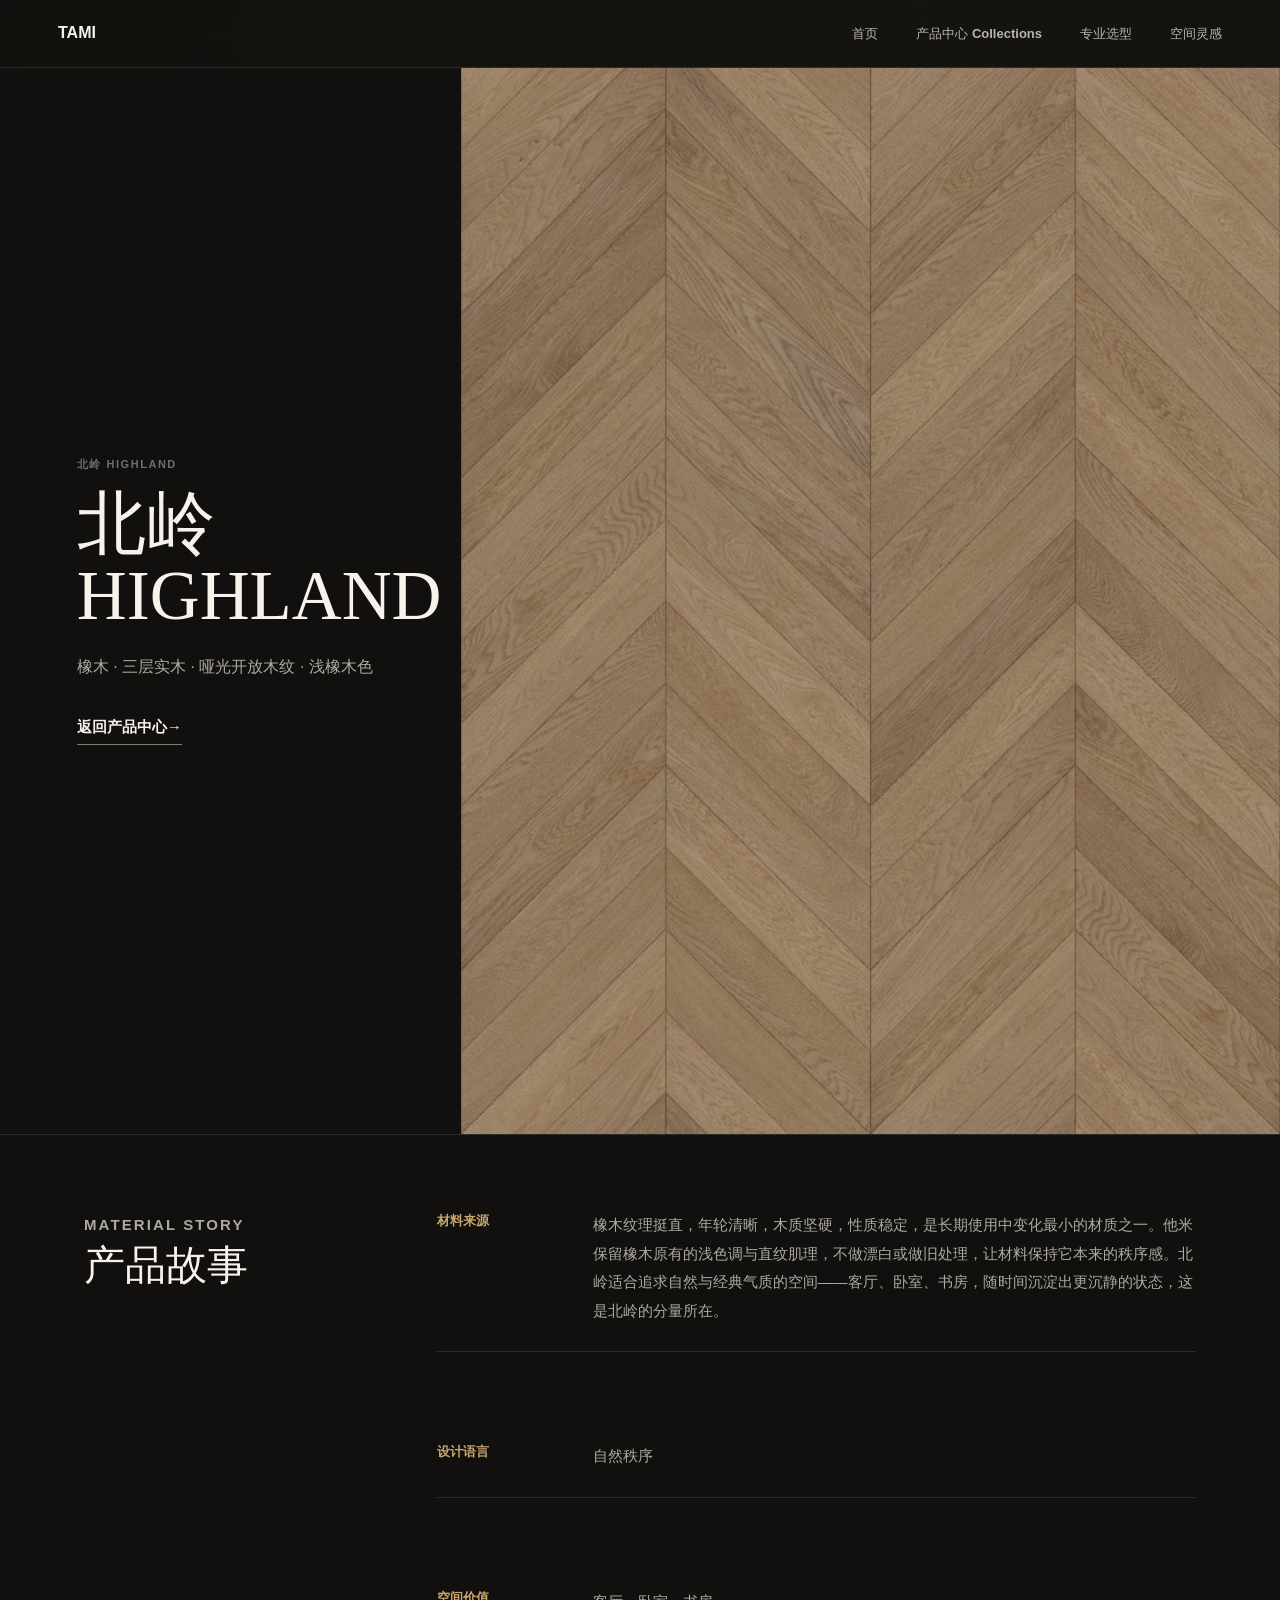
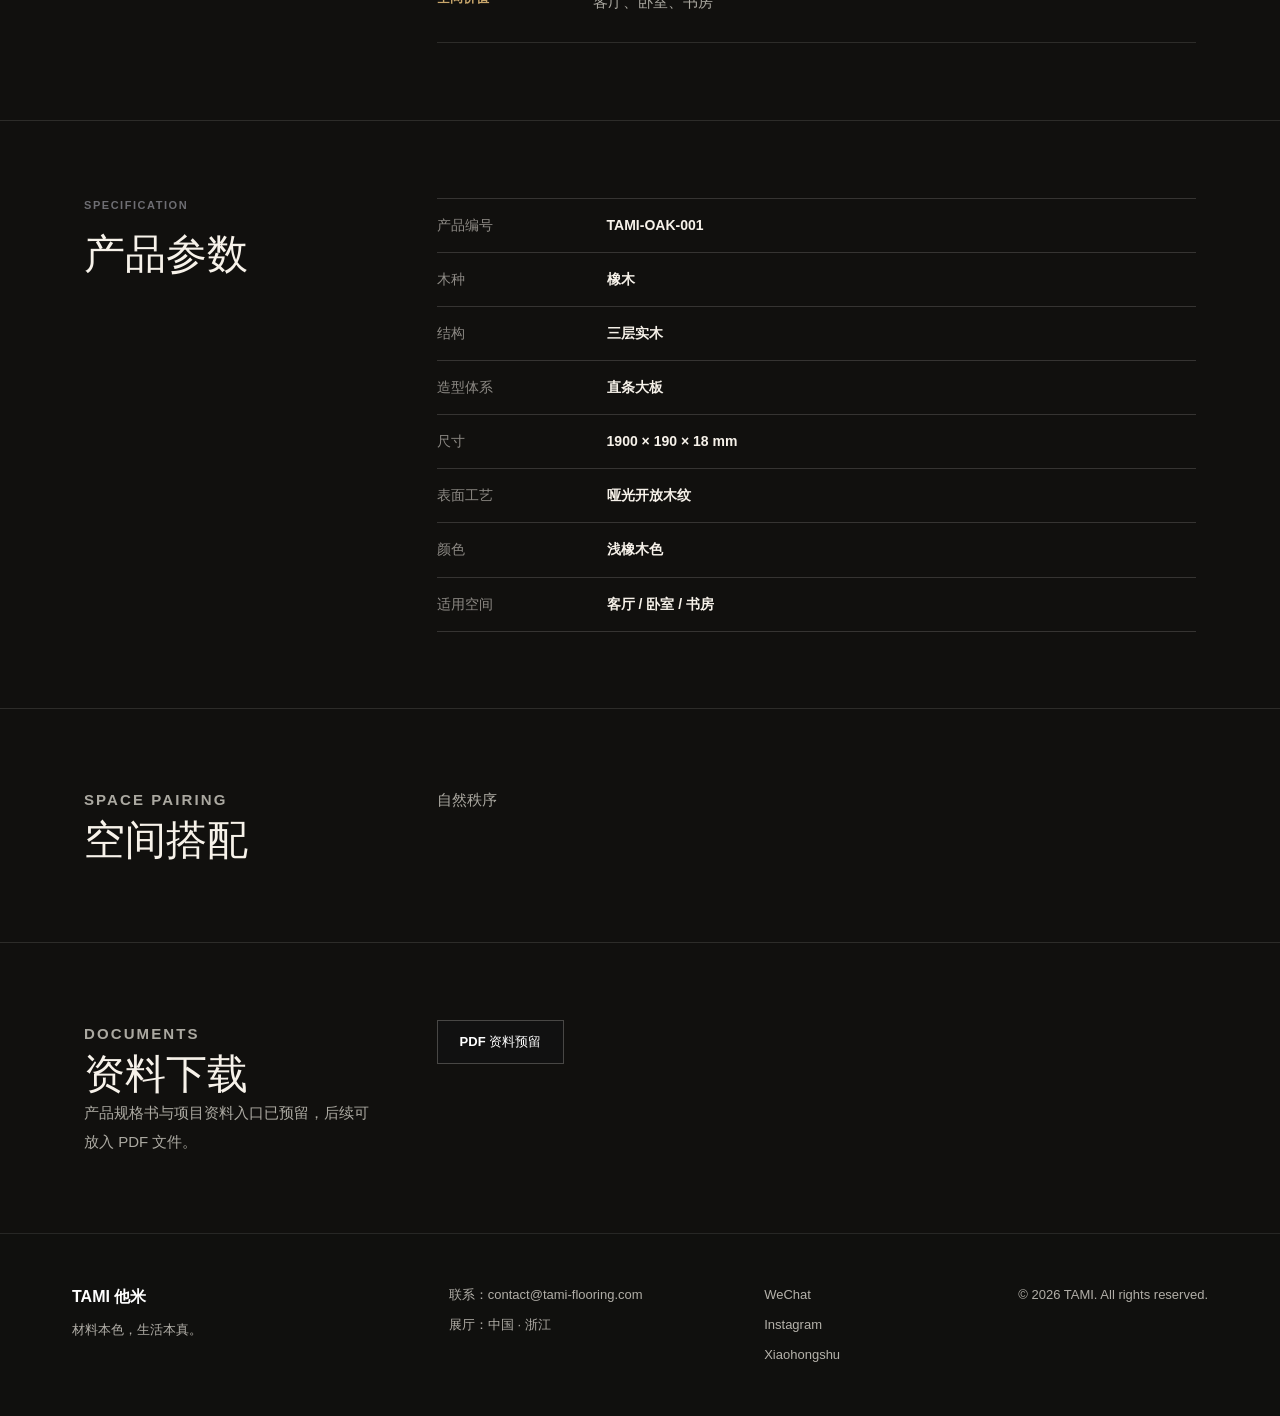
==== commit 99f0aedd: "Add product discovery paths" ====
--- a/product-detail.html
+++ b/product-detail.html
@@ -14,6 +14,7 @@
         <a href="index.html">首页</a>
         <a href="products.html">产品中心 Collections</a>
         <a href="search.html">专业选型</a>
+        <a href="inspiration.html">空间灵感</a>
       </nav>
     </header>
 
@@ -58,6 +59,7 @@
           <div><dt>产品编号</dt><dd id="detailId"></dd></div>
           <div><dt>木种</dt><dd id="detailWood"></dd></div>
           <div><dt>结构</dt><dd id="detailStructure"></dd></div>
+          <div><dt>造型体系</dt><dd id="detailShape"></dd></div>
           <div><dt>尺寸</dt><dd id="detailSize"></dd></div>
           <div><dt>表面工艺</dt><dd id="detailSurface"></dd></div>
           <div><dt>颜色</dt><dd id="detailColor"></dd></div>
--- a/assets/css/style.css
+++ b/assets/css/style.css
@@ -727,6 +727,12 @@
   gap: 14px;
 }
 
+.space-case-grid {
+  gap: 1px;
+  border: 1px solid rgba(245, 241, 232, 0.14);
+  background: rgba(245, 241, 232, 0.14);
+}
+
 .space-card {
   position: relative;
   display: block;
@@ -742,6 +748,10 @@
   background-position: center;
 }
 
+.space-case-grid .space-card {
+  min-height: clamp(320px, 42vw, 560px);
+}
+
 .space-card img {
   position: absolute;
   inset: 0;
@@ -934,6 +944,10 @@
   background: rgba(245, 241, 232, 0.14);
 }
 
+.collection-overview-three {
+  grid-template-columns: repeat(3, minmax(0, 1fr));
+}
+
 .collection-overview article,
 .collection-overview a {
   min-height: 250px;
@@ -1055,6 +1069,14 @@
   font-size: clamp(30px, 4vw, 54px);
   font-weight: 400;
   line-height: 1.22;
+}
+
+.brand-cta-panel p:not(.eyebrow) {
+  max-width: 560px;
+  margin: 0;
+  color: rgba(23, 21, 17, 0.68);
+  font-size: 16px;
+  line-height: 1.8;
 }
 
 .collection-stage {
@@ -1358,7 +1380,7 @@
 
 .toolbar {
   display: grid;
-  grid-template-columns: minmax(0, 1fr) minmax(180px, 260px);
+  grid-template-columns: minmax(0, 1fr) minmax(180px, 240px) minmax(180px, 240px);
   gap: 14px;
   margin: 32px 0 18px;
   padding-top: 28px;
@@ -1931,3 +1953,737 @@
     padding: 24px;
   }
 }
+
+/* TAMI V1.1 typography and layout refinement */
+body {
+  font-size: 15px;
+  line-height: 1.65;
+  -webkit-font-smoothing: antialiased;
+  text-rendering: optimizeLegibility;
+}
+
+.site-header {
+  min-height: 68px;
+  padding: 0 clamp(22px, 5vw, 58px);
+}
+
+.brand-mark {
+  font-size: 16px;
+  font-weight: 700;
+}
+
+.site-nav {
+  gap: clamp(18px, 3vw, 38px);
+  font-size: 13px;
+  font-weight: 560;
+}
+
+.eyebrow,
+.hero-kicker,
+.product-meta,
+.collection-case-number,
+.collection-overview span,
+.about-chapters span {
+  font-size: 11px;
+  line-height: 1.4;
+  letter-spacing: 0.14em;
+}
+
+.home-page .home-header {
+  min-height: 78px;
+}
+
+.home-page .brand-mark {
+  font-size: 22px;
+}
+
+.home-page .home-nav {
+  gap: clamp(24px, 3vw, 44px);
+  font-size: 13px;
+  font-weight: 560;
+}
+
+.home-hero {
+  min-height: 660px;
+  height: 72vh;
+}
+
+.home-hero-content {
+  width: min(100% - 72px, 1120px);
+  padding-top: clamp(154px, 18vh, 190px);
+}
+
+.home-hero h1 {
+  max-width: 820px;
+  font-size: clamp(48px, 5.8vw, 82px);
+  line-height: 0.96;
+}
+
+.hero-title-cn {
+  max-width: 640px;
+  margin-top: 24px;
+  font-size: clamp(22px, 2.1vw, 30px);
+  line-height: 1.42;
+  font-weight: 400;
+}
+
+.hero-copy {
+  max-width: 360px;
+  margin-top: 12px;
+  font-size: 13px;
+  line-height: 1.75;
+  font-weight: 500;
+}
+
+.hero-actions-luxury {
+  gap: 18px;
+  margin-top: 30px;
+}
+
+.hero-actions-luxury .button {
+  min-width: 184px;
+  min-height: 42px;
+  padding: 0 22px;
+  font-size: 13px;
+  font-weight: 560;
+}
+
+.hero-index {
+  top: 25%;
+  font-size: 13px;
+}
+
+.hero-index i {
+  height: 96px;
+}
+
+.benefit-inner {
+  gap: clamp(22px, 3vw, 34px);
+  padding: 28px 0 32px;
+}
+
+.benefit-inner article {
+  grid-template-columns: 48px minmax(0, 1fr);
+  gap: 14px;
+}
+
+.benefit-icon {
+  width: 48px;
+  height: 48px;
+}
+
+.benefit-inner h2 {
+  font-size: 14px;
+  line-height: 1.45;
+}
+
+.benefit-inner p {
+  margin-top: 6px;
+  font-size: 12px;
+  line-height: 1.65;
+}
+
+.brand-belief {
+  grid-template-columns: minmax(260px, 0.72fr) minmax(0, 1fr);
+  gap: clamp(34px, 6vw, 86px);
+  padding: clamp(64px, 8vw, 112px) clamp(24px, 7vw, 96px);
+}
+
+.brand-belief h2 {
+  max-width: 520px;
+  font-size: clamp(29px, 3.4vw, 46px);
+  line-height: 1.2;
+}
+
+.brand-belief > p {
+  max-width: 560px;
+  font-size: clamp(16px, 1.7vw, 20px);
+  line-height: 1.9;
+}
+
+.home-collections {
+  padding: clamp(56px, 7vw, 94px) clamp(24px, 7vw, 96px);
+}
+
+.section-heading-dark {
+  grid-template-columns: minmax(220px, 0.54fr) minmax(0, 1fr);
+  gap: clamp(24px, 5vw, 64px);
+}
+
+.section-heading-dark h2 {
+  max-width: 560px;
+  font-size: clamp(32px, 4vw, 52px);
+  line-height: 1.2;
+}
+
+.section-heading-dark p:not(.eyebrow) {
+  max-width: 520px;
+  font-size: 15px;
+  line-height: 1.8;
+}
+
+.collection-overview {
+  margin-bottom: clamp(32px, 4vw, 52px);
+}
+
+.collection-overview article,
+.collection-overview a {
+  min-height: 218px;
+  padding: clamp(22px, 2.8vw, 30px);
+}
+
+.collection-overview-large article,
+.collection-overview-large a {
+  min-height: 260px;
+}
+
+.collection-overview span {
+  margin-bottom: clamp(34px, 5vw, 58px);
+}
+
+.collection-overview h2 {
+  font-size: clamp(22px, 2.1vw, 30px);
+  line-height: 1.22;
+}
+
+.collection-overview p {
+  margin-top: 12px;
+  font-size: 13px;
+  line-height: 1.7;
+}
+
+.brand-cta-panel {
+  gap: 18px;
+  margin-top: clamp(32px, 5vw, 54px);
+  padding: clamp(30px, 4.5vw, 50px);
+}
+
+.brand-cta-panel h2 {
+  max-width: 680px;
+  font-size: clamp(28px, 3.2vw, 44px);
+  line-height: 1.28;
+}
+
+.space-inspiration {
+  grid-template-columns: 230px minmax(0, 1fr);
+  gap: clamp(28px, 4vw, 44px);
+  align-items: end;
+  padding: 36px clamp(24px, 7vw, 96px) 50px;
+}
+
+.space-heading h2 {
+  margin-top: 18px;
+  font-size: clamp(30px, 3.2vw, 44px);
+  line-height: 1.36;
+}
+
+.space-heading .text-link {
+  margin-top: 36px;
+}
+
+.space-card {
+  min-height: 190px;
+}
+
+.space-card span {
+  inset: auto 18px 18px;
+  font-size: 15px;
+  font-weight: 560;
+}
+
+.home-contact {
+  gap: 14px;
+  padding: 60px 20px 72px;
+}
+
+.home-contact h2 {
+  max-width: 640px;
+  font-size: clamp(28px, 3.2vw, 44px);
+  line-height: 1.3;
+}
+
+.button {
+  min-height: 44px;
+  padding: 0 22px;
+  font-size: 13px;
+  font-weight: 560;
+}
+
+.catalog-page {
+  width: min(100%, 1120px);
+  padding: clamp(54px, 7vw, 96px) 24px 84px;
+}
+
+.brand-catalog-page {
+  padding-top: clamp(72px, 8vw, 108px);
+}
+
+.page-intro {
+  max-width: 720px;
+  margin-bottom: 36px;
+}
+
+.page-intro-compact {
+  max-width: 760px;
+}
+
+.page-intro h1 {
+  font-size: clamp(36px, 4.8vw, 58px);
+  line-height: 1.14;
+}
+
+.page-intro p:not(.eyebrow) {
+  max-width: 620px;
+  margin-top: 16px;
+  font-size: 16px;
+  line-height: 1.82;
+}
+
+.about-chapters {
+  gap: clamp(38px, 6vw, 70px);
+  margin: clamp(42px, 7vw, 82px) 0;
+}
+
+.about-chapters article {
+  grid-template-columns: 70px minmax(180px, 0.4fr) minmax(0, 1fr);
+  gap: clamp(22px, 4vw, 56px);
+  padding-top: clamp(24px, 3.4vw, 38px);
+}
+
+.about-chapters h2 {
+  font-size: clamp(26px, 3.2vw, 42px);
+  line-height: 1.22;
+}
+
+.about-chapters p {
+  max-width: 720px;
+  font-size: clamp(15px, 1.3vw, 17px);
+  line-height: 1.9;
+}
+
+.brand-story-panel {
+  margin-bottom: clamp(32px, 5vw, 54px);
+  padding: clamp(30px, 5vw, 56px);
+}
+
+.brand-story-panel p {
+  font-size: clamp(30px, 4vw, 54px);
+  line-height: 1.24;
+}
+
+.collection-stage {
+  gap: 24px;
+}
+
+.collection-case-grid {
+  gap: 1px;
+}
+
+.collection-case-card {
+  grid-template-rows: minmax(280px, 44vh) auto;
+  min-height: 560px;
+}
+
+.collection-case-body {
+  gap: 12px;
+  padding: clamp(22px, 2.6vw, 30px);
+}
+
+.collection-case-body strong {
+  font-size: clamp(26px, 2.4vw, 34px);
+  line-height: 1.16;
+}
+
+.collection-case-link {
+  margin-top: 4px;
+  font-size: 13px;
+}
+
+.toolbar {
+  grid-template-columns: minmax(0, 1fr) minmax(160px, 220px) minmax(160px, 220px);
+  gap: 12px;
+  margin: 28px 0 16px;
+  padding-top: 24px;
+}
+
+.search-box,
+.select-box {
+  gap: 7px;
+  font-size: 12px;
+  font-weight: 560;
+}
+
+.search-box input,
+.select-box select {
+  height: 48px;
+  font-size: 14px;
+}
+
+.catalog-status {
+  margin-bottom: 16px;
+  font-size: 13px;
+}
+
+.product-grid {
+  grid-template-columns: repeat(3, minmax(0, 1fr));
+}
+
+.product-image-wrap {
+  aspect-ratio: 1.18 / 1;
+}
+
+.product-card-body {
+  gap: 8px;
+  padding: 18px;
+}
+
+.product-card strong {
+  font-size: clamp(21px, 2vw, 26px);
+  line-height: 1.25;
+}
+
+.product-id-rule {
+  font-size: 12px;
+  line-height: 1.45;
+}
+
+.product-desc {
+  font-size: 13px;
+  line-height: 1.65;
+}
+
+.empty-state {
+  padding: 30px;
+  font-size: 14px;
+}
+
+.detail-hero {
+  grid-template-columns: minmax(300px, 0.72fr) minmax(0, 1.28fr);
+  min-height: min(720px, calc(100vh - 68px));
+}
+
+.detail-hero-copy {
+  padding: clamp(42px, 6vw, 78px);
+}
+
+.detail-hero-copy h1 {
+  max-width: 620px;
+  font-size: clamp(44px, 5.4vw, 74px);
+  line-height: 1.04;
+}
+
+.detail-hero-copy p:not(.eyebrow) {
+  max-width: 500px;
+  margin-top: 20px;
+  font-size: 16px;
+  line-height: 1.82;
+}
+
+.detail-back-link {
+  margin-top: 34px;
+}
+
+.detail-hero-image {
+  min-height: 500px;
+}
+
+.detail-story,
+.detail-specs,
+.detail-pairing,
+.detail-download {
+  grid-template-columns: minmax(190px, 0.38fr) minmax(0, 1fr);
+  gap: clamp(28px, 5vw, 72px);
+  padding: clamp(48px, 6vw, 78px) clamp(24px, 7vw, 84px);
+}
+
+.detail-story h2,
+.detail-specs h2,
+.detail-pairing h2,
+.detail-download h2 {
+  font-size: clamp(28px, 3.2vw, 42px);
+  line-height: 1.24;
+}
+
+.detail-story article {
+  grid-template-columns: 132px minmax(0, 1fr);
+  gap: 24px;
+  padding-bottom: 26px;
+}
+
+.detail-story article + article {
+  margin-top: 26px;
+}
+
+.detail-story h3 {
+  font-size: 13px;
+  line-height: 1.5;
+}
+
+.detail-story p,
+.detail-pairing p,
+.detail-download p {
+  max-width: 720px;
+  font-size: 15px;
+  line-height: 1.9;
+}
+
+.detail-specs dl div {
+  grid-template-columns: 150px minmax(0, 1fr);
+  gap: 20px;
+  padding: 15px 0;
+}
+
+.detail-specs dt,
+.detail-specs dd {
+  font-size: 14px;
+}
+
+.modal-panel {
+  width: min(100%, 860px);
+  grid-template-columns: minmax(0, 1fr) minmax(280px, 380px);
+}
+
+.modal-image-wrap {
+  min-height: 390px;
+}
+
+.modal-content {
+  padding: clamp(26px, 4vw, 40px);
+}
+
+.modal-content h2 {
+  font-size: clamp(26px, 3vw, 36px);
+  line-height: 1.22;
+}
+
+.modal-content p:not(.eyebrow) {
+  margin: 16px 0 24px;
+  font-size: 14px;
+  line-height: 1.75;
+}
+
+.detail-list {
+  gap: 12px;
+}
+
+.detail-list dt,
+.detail-list dd {
+  font-size: 13px;
+}
+
+.site-footer {
+  grid-template-columns: minmax(220px, 1.15fr) minmax(210px, 0.95fr) minmax(170px, 0.75fr) auto;
+  gap: 24px;
+  padding: clamp(30px, 4.5vw, 50px) clamp(24px, 6vw, 72px);
+}
+
+.site-footer strong {
+  margin-bottom: 8px;
+  font-size: 16px;
+}
+
+.site-footer p,
+.site-footer address,
+.site-footer nav {
+  font-size: 13px;
+  line-height: 1.75;
+}
+
+@media (max-width: 1100px) {
+  .benefit-inner,
+  .collection-overview,
+  .product-grid {
+    grid-template-columns: repeat(2, minmax(0, 1fr));
+  }
+
+  .collection-case-grid {
+    grid-template-columns: 1fr;
+  }
+
+  .collection-case-card {
+    grid-template-columns: minmax(280px, 0.9fr) minmax(0, 1fr);
+    grid-template-rows: auto;
+    min-height: 360px;
+  }
+}
+
+@media (max-width: 900px) {
+  .home-hero {
+    min-height: 600px;
+  }
+
+  .home-hero-content {
+    width: min(100% - 44px, 1120px);
+    padding-top: 124px;
+    padding-bottom: 76px;
+  }
+
+  .home-hero h1 {
+    font-size: clamp(42px, 8vw, 62px);
+  }
+
+  .brand-belief,
+  .section-heading-dark,
+  .space-inspiration,
+  .detail-hero,
+  .detail-story,
+  .detail-specs,
+  .detail-pairing,
+  .detail-download {
+    grid-template-columns: 1fr;
+  }
+
+  .brand-belief > p {
+    align-self: start;
+  }
+
+  .space-card-grid {
+    grid-template-columns: 1fr;
+  }
+
+  .detail-story article,
+  .detail-specs dl,
+  .detail-pairing > p,
+  .detail-download .button {
+    grid-column: 1;
+  }
+
+  .detail-hero {
+    min-height: auto;
+  }
+
+  .detail-hero-copy {
+    padding-top: 92px;
+  }
+
+  .site-footer {
+    grid-template-columns: repeat(2, minmax(0, 1fr));
+  }
+}
+
+@media (max-width: 640px) {
+  body {
+    font-size: 14px;
+  }
+
+  .site-header {
+    min-height: 62px;
+    padding: 0 18px;
+  }
+
+  .home-page .brand-mark {
+    font-size: 20px;
+  }
+
+  .home-hero {
+    min-height: 560px;
+  }
+
+  .home-hero-content {
+    width: min(100% - 34px, 1120px);
+    padding-top: 104px;
+    padding-bottom: 58px;
+  }
+
+  .hero-kicker {
+    font-size: 10px;
+    line-height: 1.5;
+  }
+
+  .home-hero h1 {
+    font-size: clamp(34px, 10vw, 46px);
+    line-height: 1.02;
+  }
+
+  .hero-title-cn {
+    margin-top: 18px;
+    font-size: 20px;
+    line-height: 1.42;
+  }
+
+  .hero-copy {
+    max-width: 280px;
+    font-size: 12px;
+  }
+
+  .hero-actions-luxury {
+    gap: 10px;
+    margin-top: 22px;
+  }
+
+  .hero-actions-luxury .button {
+    min-height: 42px;
+  }
+
+  .brand-belief,
+  .home-collections,
+  .space-inspiration {
+    padding-left: 20px;
+    padding-right: 20px;
+  }
+
+  .brand-belief h2,
+  .section-heading-dark h2,
+  .brand-cta-panel h2,
+  .home-contact h2,
+  .page-intro h1 {
+    font-size: clamp(28px, 8vw, 38px);
+    line-height: 1.24;
+  }
+
+  .benefit-inner,
+  .collection-overview,
+  .product-grid,
+  .toolbar {
+    grid-template-columns: 1fr;
+  }
+
+  .benefit-inner article {
+    align-items: start;
+  }
+
+  .collection-overview article,
+  .collection-overview a {
+    min-height: 190px;
+  }
+
+  .collection-case-card {
+    grid-template-columns: 1fr;
+    min-height: auto;
+  }
+
+  .collection-case-image {
+    min-height: 240px;
+  }
+
+  .product-card-body {
+    padding: 16px;
+  }
+
+  .product-card strong {
+    font-size: 22px;
+  }
+
+  .about-chapters article {
+    gap: 14px;
+  }
+
+  .about-chapters h2 {
+    font-size: 28px;
+  }
+
+  .detail-hero-copy h1 {
+    font-size: clamp(34px, 10vw, 46px);
+  }
+
+  .detail-story article,
+  .detail-specs dl div {
+    grid-template-columns: 1fr;
+    gap: 8px;
+  }
+
+  .modal-panel,
+  .site-footer {
+    grid-template-columns: 1fr;
+  }
+}
